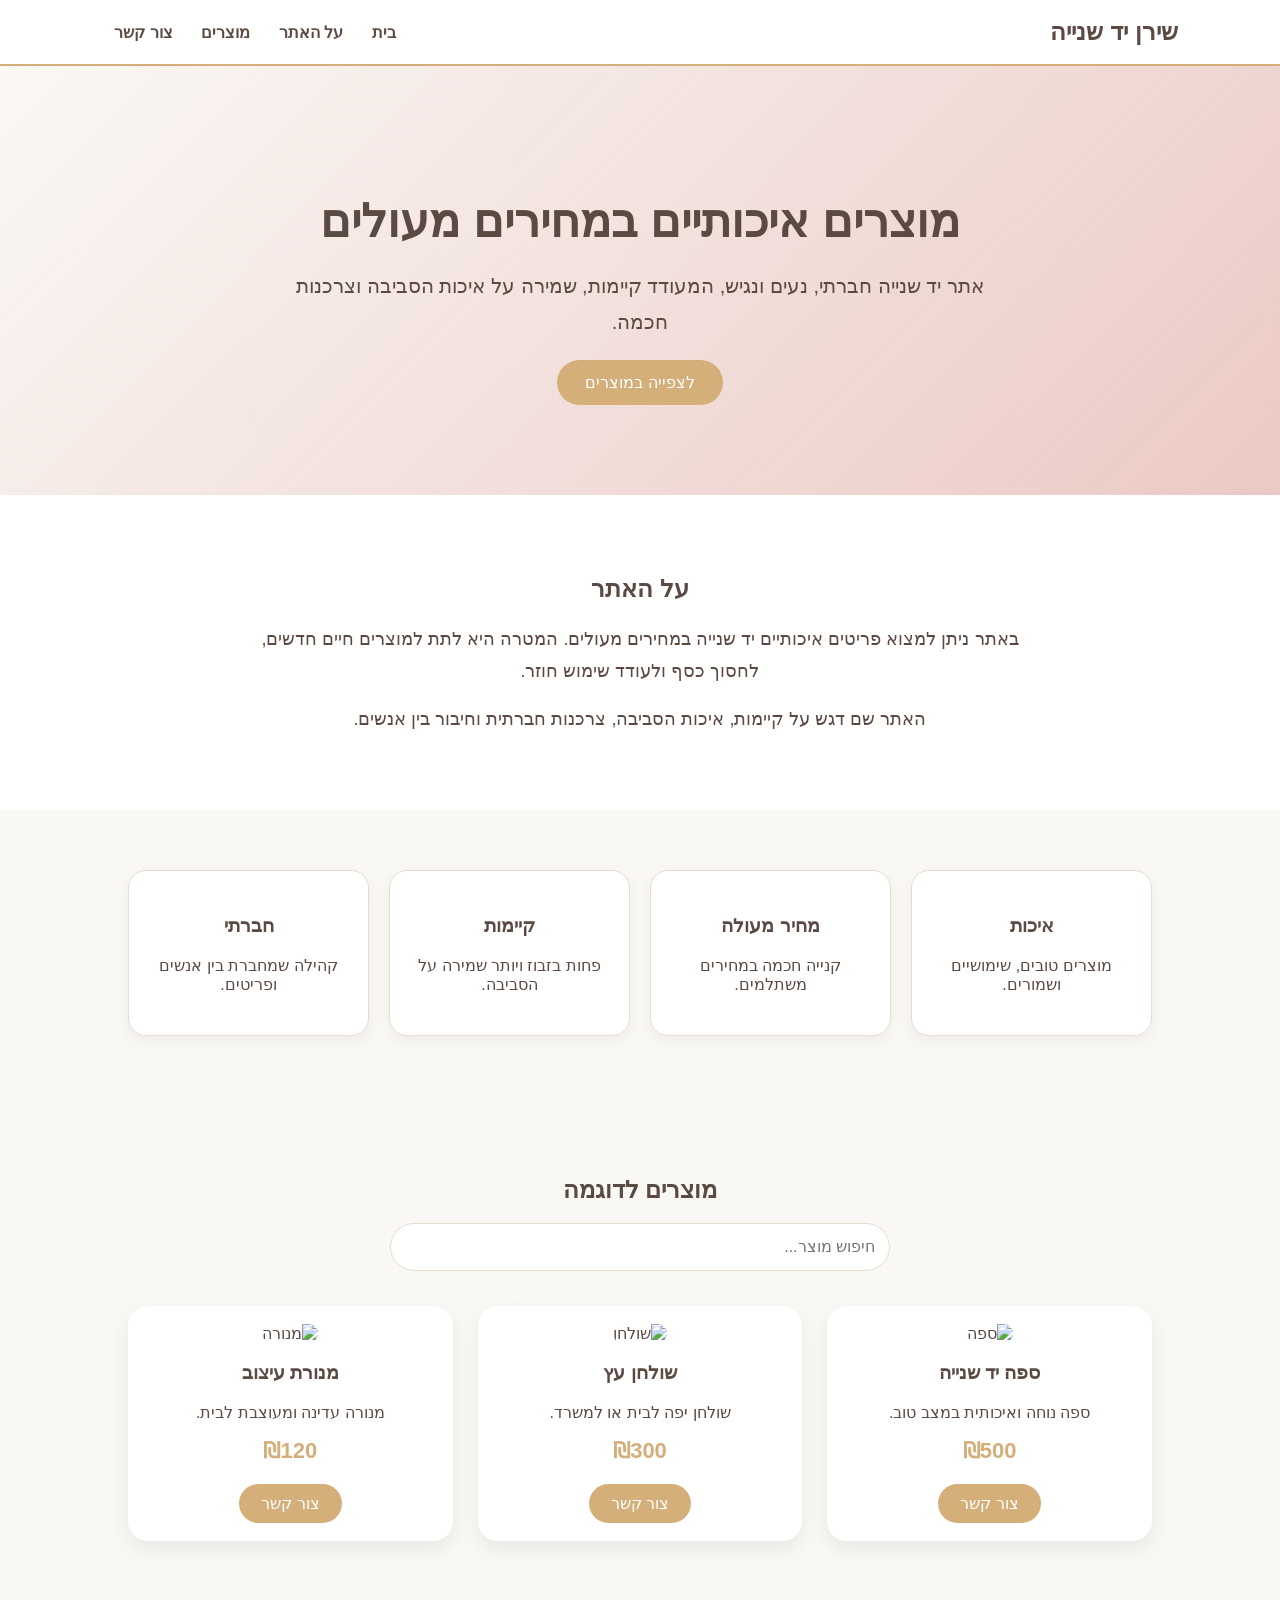
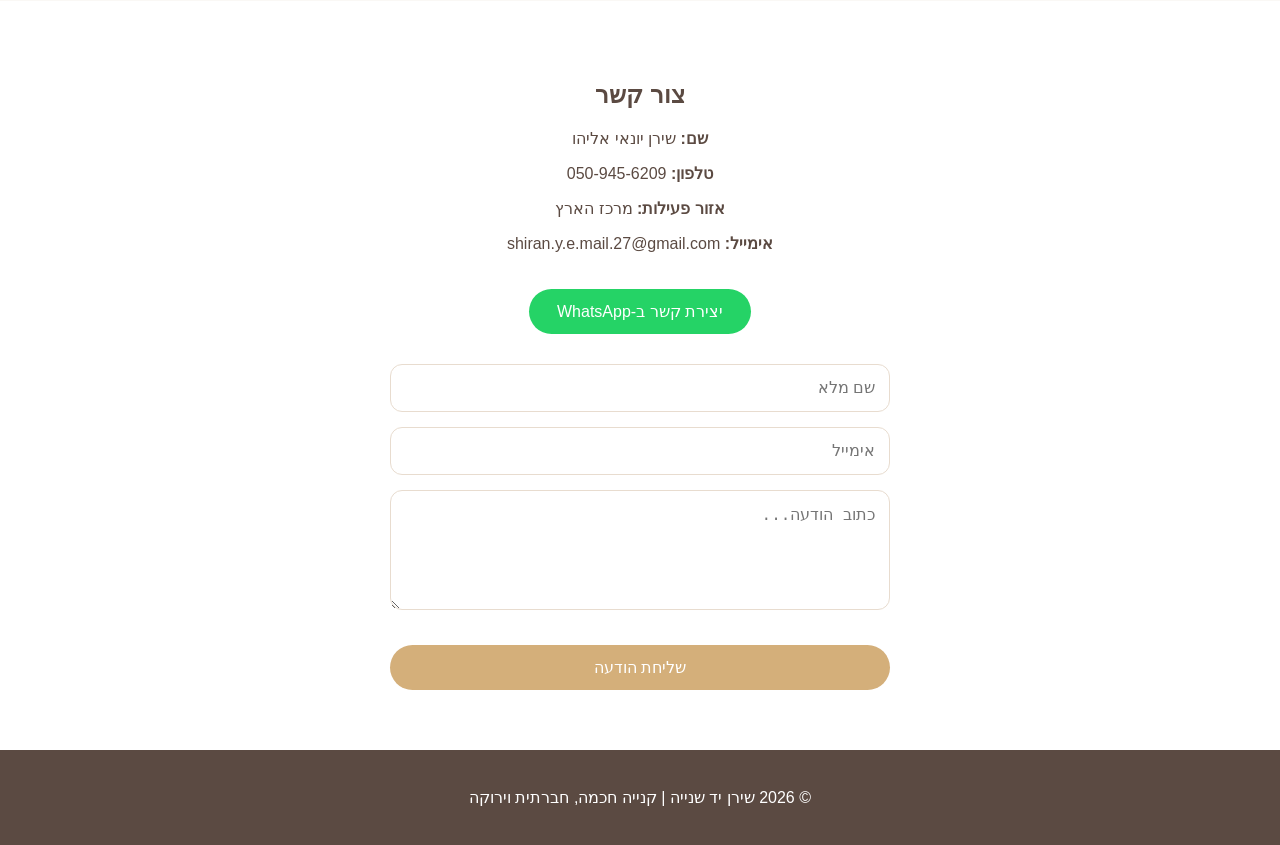
==== index.html @ 561c04df "Add files via upload" ====
<!DOCTYPE html>
<html lang="he" dir="rtl">
<head>
  <meta charset="UTF-8">
  <meta name="viewport" content="width=device-width, initial-scale=1.0">
  <title>שירן יד שנייה</title>
  <link rel="stylesheet" href="style.css">
</head>
<body>

<header>
  <div class="logo">שירן יד שנייה</div>
  <nav>
    <a href="#home">בית</a>
    <a href="#about">על האתר</a>
    <a href="#products">מוצרים</a>
    <a href="#contact">צור קשר</a>
  </nav>
</header>

<section class="hero" id="home">
  <h1>מוצרים איכותיים במחירים מעולים</h1>
  <p>
    אתר יד שנייה חברתי, נעים ונגיש, המעודד קיימות,
    שמירה על איכות הסביבה וצרכנות חכמה.
  </p>
  <a href="#products" class="btn">לצפייה במוצרים</a>
</section>

<section class="about" id="about">
  <h2>על האתר</h2>
  <p>
    באתר ניתן למצוא פריטים איכותיים יד שנייה במחירים מעולים.
    המטרה היא לתת למוצרים חיים חדשים, לחסוך כסף ולעודד שימוש חוזר.
  </p>
  <p>
    האתר שם דגש על קיימות, איכות הסביבה, צרכנות חברתית וחיבור בין אנשים.
  </p>
</section>

<section class="values">
  <div class="value-card">
    <h3>איכות</h3>
    <p>מוצרים טובים, שימושיים ושמורים.</p>
  </div>
  <div class="value-card">
    <h3>מחיר מעולה</h3>
    <p>קנייה חכמה במחירים משתלמים.</p>
  </div>
  <div class="value-card">
    <h3>קיימות</h3>
    <p>פחות בזבוז ויותר שמירה על הסביבה.</p>
  </div>
  <div class="value-card">
    <h3>חברתי</h3>
    <p>קהילה שמחברת בין אנשים ופריטים.</p>
  </div>
</section>

<section class="products" id="products">
  <h2>מוצרים לדוגמה</h2>

  <input type="text" id="searchInput" placeholder="חיפוש מוצר...">

  <div class="product-grid">
    <div class="product-card">
      <img src="https://via.placeholder.com/300x220/FAF8F5/5B4A42?text=ספה" alt="ספה">
      <h3>ספה יד שנייה</h3>
      <p>ספה נוחה ואיכותית במצב טוב.</p>
      <span>₪500</span>
      <a class="small-btn" href="https://wa.me/972509456209" target="_blank">צור קשר</a>
    </div>

    <div class="product-card">
      <img src="https://via.placeholder.com/300x220/EBC9C4/5B4A42?text=שולחן" alt="שולחן">
      <h3>שולחן עץ</h3>
      <p>שולחן יפה לבית או למשרד.</p>
      <span>₪300</span>
      <a class="small-btn" href="https://wa.me/972509456209" target="_blank">צור קשר</a>
    </div>

    <div class="product-card">
      <img src="https://via.placeholder.com/300x220/E8DCCF/5B4A42?text=מנורה" alt="מנורה">
      <h3>מנורת עיצוב</h3>
      <p>מנורה עדינה ומעוצבת לבית.</p>
      <span>₪120</span>
      <a class="small-btn" href="https://wa.me/972509456209" target="_blank">צור קשר</a>
    </div>
  </div>
</section>

<section class="contact" id="contact">
  <h2>צור קשר</h2>

  <p><strong>שם:</strong> שירן יונאי אליהו</p>
  <p><strong>טלפון:</strong> 050-945-6209</p>
  <p><strong>אזור פעילות:</strong> מרכז הארץ</p>
  <p><strong>אימייל:</strong> shiran.y.e.mail.27@gmail.com</p>

  <a class="whatsapp-btn" href="https://wa.me/972509456209" target="_blank">
    יצירת קשר ב-WhatsApp
  </a>

  <form>
    <input type="text" placeholder="שם מלא" required>
    <input type="email" placeholder="אימייל" required>
    <textarea placeholder="כתוב הודעה..." required></textarea>
    <button type="submit">שליחת הודעה</button>
  </form>
</section>

<footer>
  <p>© 2026 שירן יד שנייה | קנייה חכמה, חברתית וירוקה</p>
</footer>

<script src="script.js"></script>
</body>
</html>
---- style.css ----
:root {
  --cream: #FAF8F5;
  --beige: #E8DCCF;
  --pink: #EBC9C4;
  --gold: #D4AF7A;
  --dark: #5B4A42;
  --gray: #8A817C;
  --white: #FFFFFF;
}

* {
  box-sizing: border-box;
}

body {
  margin: 0;
  font-family: Arial, sans-serif;
  background: var(--cream);
  color: var(--dark);
}

header {
  background: var(--white);
  padding: 18px 8%;
  display: flex;
  justify-content: space-between;
  align-items: center;
  border-bottom: 2px solid var(--gold);
  position: sticky;
  top: 0;
  z-index: 10;
}

.logo {
  font-size: 24px;
  font-weight: bold;
}

nav a {
  margin: 0 12px;
  color: var(--dark);
  text-decoration: none;
  font-weight: bold;
}

nav a:hover {
  color: var(--gold);
}

.hero {
  padding: 90px 10%;
  text-align: center;
  background: linear-gradient(135deg, var(--cream), var(--pink));
}

.hero h1 {
  font-size: 46px;
  margin-bottom: 20px;
}

.hero p {
  font-size: 20px;
  max-width: 720px;
  margin: auto;
  line-height: 1.8;
}

.btn,
button,
.small-btn,
.whatsapp-btn {
  display: inline-block;
  margin-top: 20px;
  background: var(--gold);
  color: white;
  padding: 13px 28px;
  border-radius: 30px;
  border: none;
  text-decoration: none;
  cursor: pointer;
  font-size: 16px;
}

.btn:hover,
button:hover,
.small-btn:hover {
  background: #c69a5f;
}

section {
  padding: 60px 10%;
}

.about {
  background: var(--white);
  text-align: center;
}

.about p {
  max-width: 800px;
  margin: 15px auto;
  line-height: 1.8;
  font-size: 18px;
}

.values {
  display: grid;
  grid-template-columns: repeat(4, 1fr);
  gap: 20px;
}

.value-card {
  background: var(--white);
  padding: 25px;
  border-radius: 18px;
  text-align: center;
  border: 1px solid var(--beige);
  box-shadow: 0 5px 15px rgba(0,0,0,0.05);
}

.products {
  text-align: center;
}

#searchInput {
  width: 100%;
  max-width: 500px;
  padding: 14px;
  border: 1px solid var(--beige);
  border-radius: 30px;
  font-size: 16px;
  margin-bottom: 35px;
}

.product-grid {
  display: grid;
  grid-template-columns: repeat(3, 1fr);
  gap: 25px;
}

.product-card {
  background: var(--white);
  border-radius: 20px;
  padding: 18px;
  box-shadow: 0 8px 20px rgba(0,0,0,0.07);
}

.product-card img {
  width: 100%;
  border-radius: 15px;
}

.product-card span {
  display: block;
  font-size: 22px;
  color: var(--gold);
  font-weight: bold;
  margin-top: 10px;
}

.small-btn {
  padding: 10px 22px;
}

.contact {
  background: var(--white);
  text-align: center;
}

.whatsapp-btn {
  background: #25D366;
}

.whatsapp-btn:hover {
  background: #1ebe5d;
}

form {
  max-width: 500px;
  margin: 30px auto 0;
  display: flex;
  flex-direction: column;
  gap: 15px;
}

form input,
form textarea {
  padding: 14px;
  border: 1px solid var(--beige);
  border-radius: 12px;
  font-size: 16px;
}

form textarea {
  min-height: 120px;
}

footer {
  background: var(--dark);
  color: white;
  text-align: center;
  padding: 22px;
}

@media (max-width: 900px) {
  header {
    flex-direction: column;
    gap: 15px;
  }

  nav a {
    display: inline-block;
    margin: 6px;
  }

  .values,
  .product-grid {
    grid-template-columns: 1fr;
  }

  .hero h1 {
    font-size: 34px;
  }
}
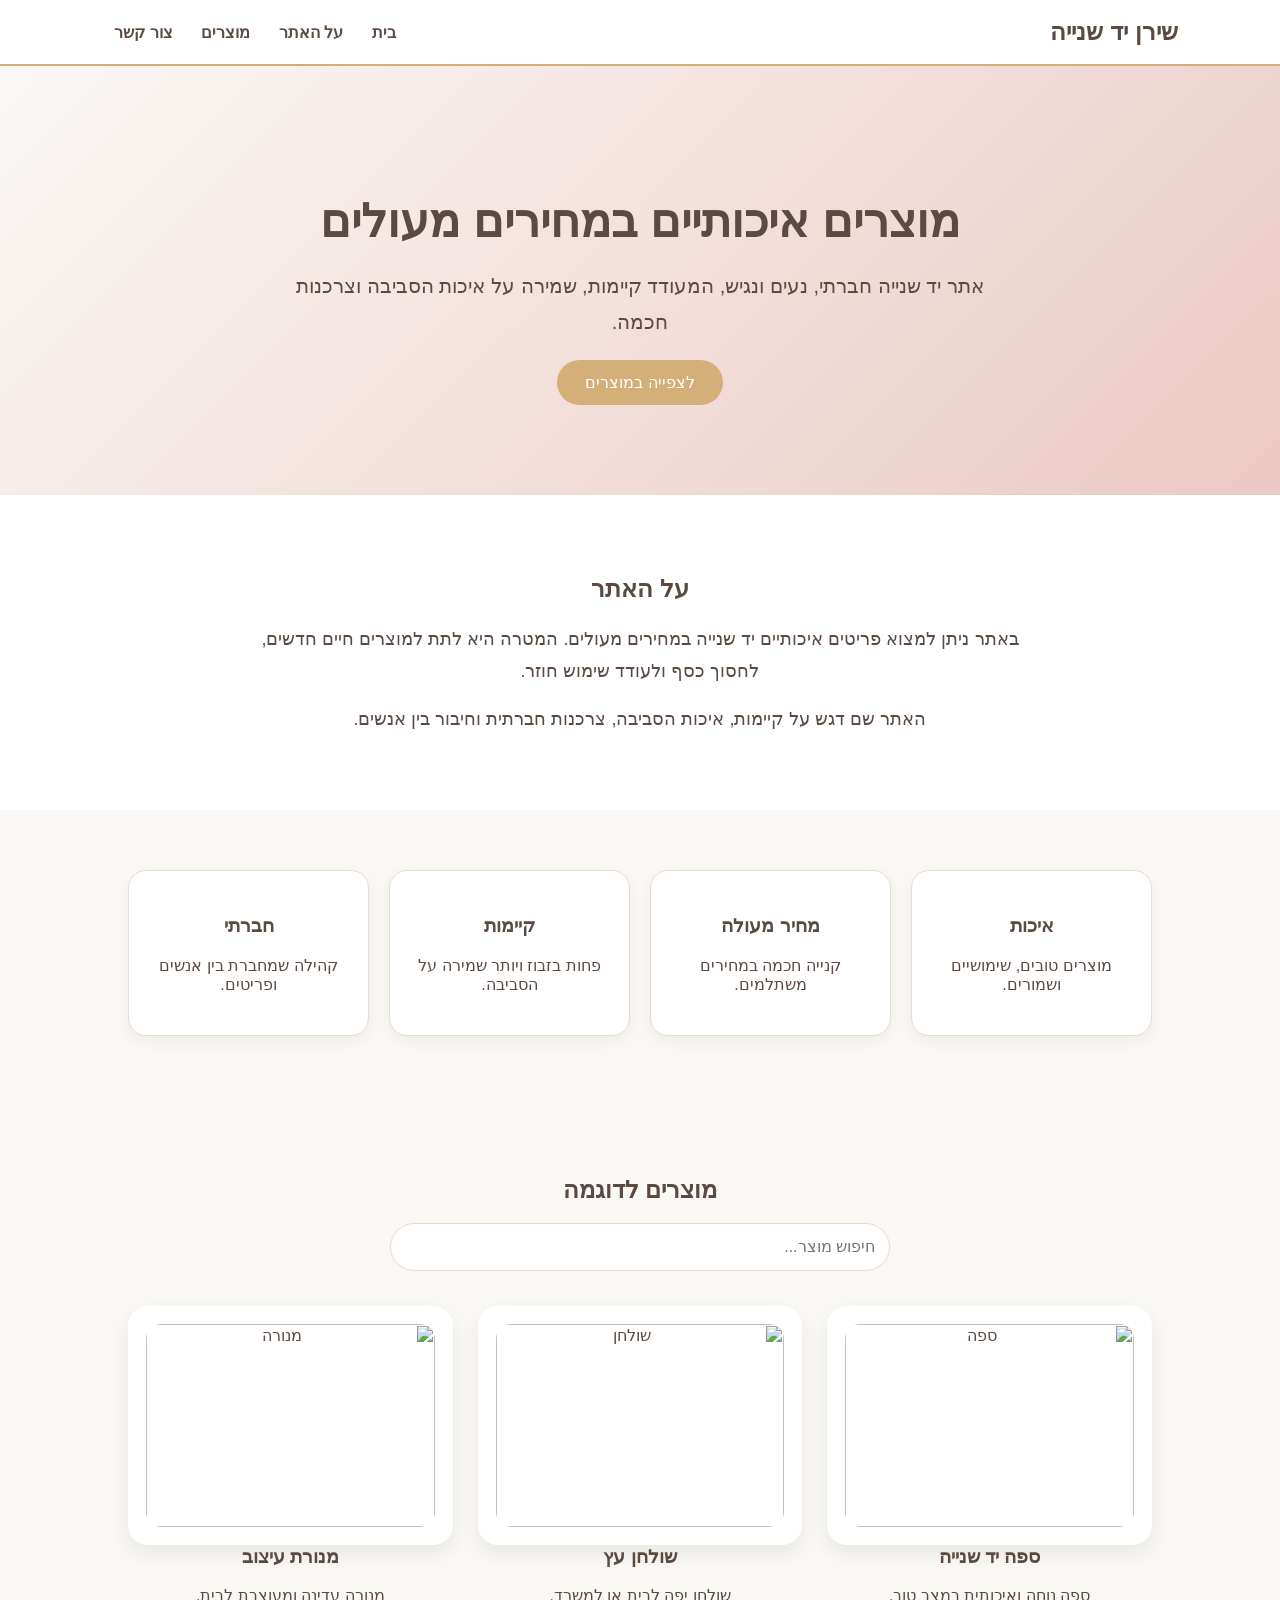
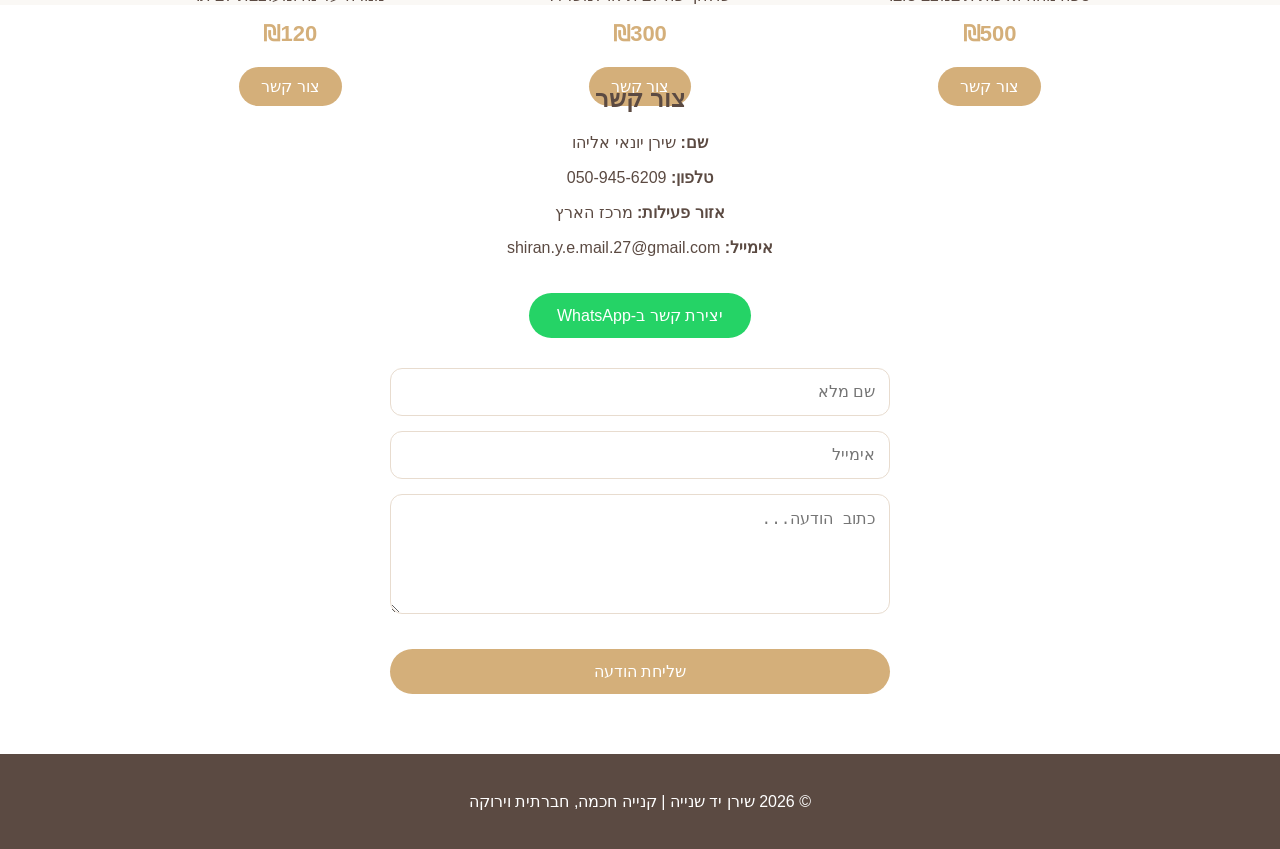
==== commit d578cb26: "Add files via upload" ====
--- a/index.html
+++ b/index.html
@@ -1,3 +1,4 @@
+<script src="https://cdn.jsdelivr.net/npm/@supabase/supabase-js@2"></script>
 <!DOCTYPE html>
 <html lang="he" dir="rtl">
 <head>
